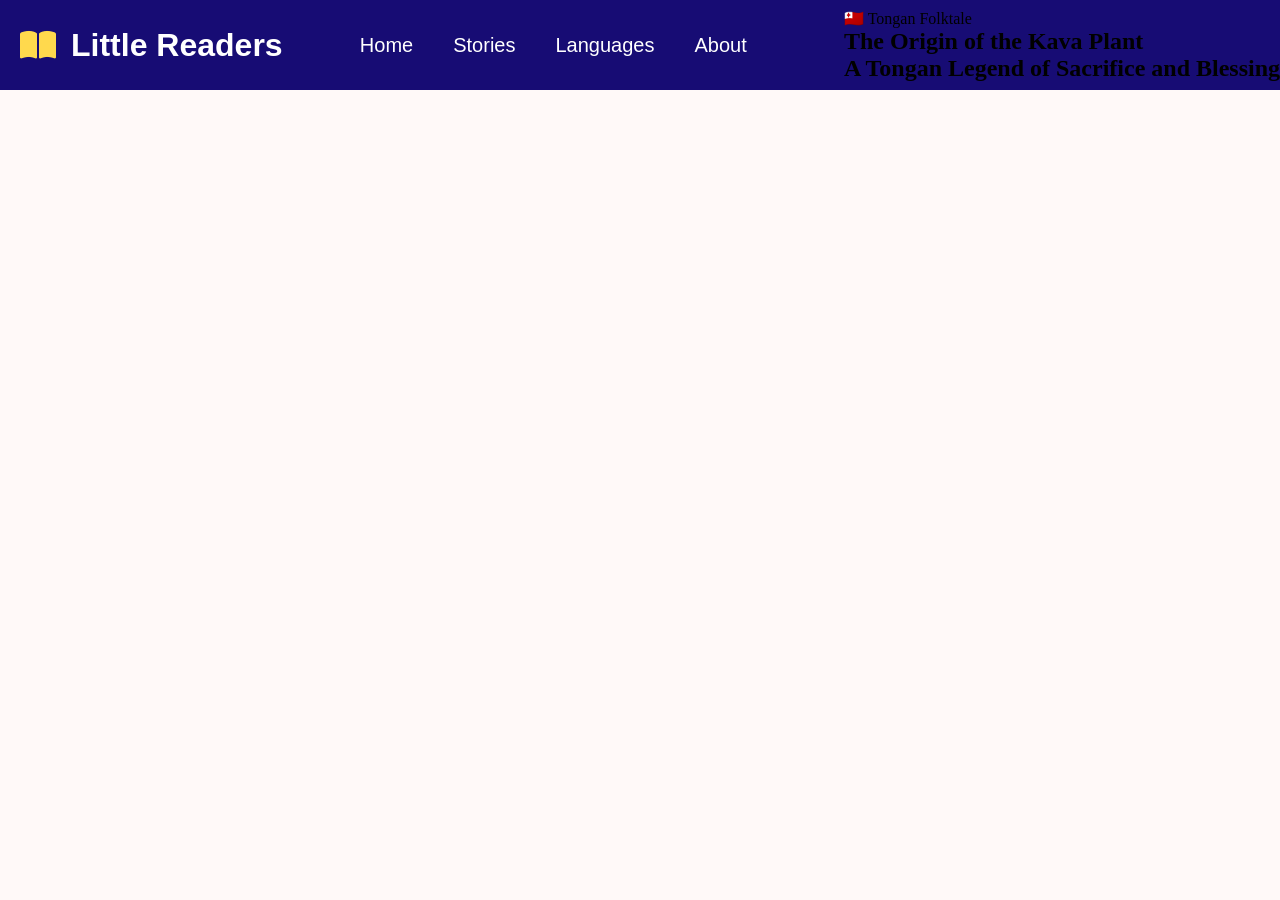
==== stories.html @ 79cd2436 "js for homepage" ====
<!DOCTYPE html>
<html lang="en">
<head>
    <meta charset="UTF-8">
    <meta name="viewport" content="width=device-width, initial-scale=1.0">
    <title>Document</title>
    <link rel="stylesheet" href="stories.css">
    <link rel="stylesheet" href="https://cdnjs.cloudflare.com/ajax/libs/font-awesome/6.5.2/css/all.min.css">
</head>
<body>
    <body>
        <div class="main">
        <div class="logo">
            <i class="fa-solid fa-book-open"></i>
            <h2>Little Readers</h2>
        </div>
        <div class="navbar">
            <a href="index.html">Home</a>
            <a href="stories.html">Stories</a>
            <a href="#">Languages</a>
            <a href="#">About</a>
        </div>

        <section class="story-intro">

        <p>🇹🇴 Tongan Folktale</p>

        <h1>The Origin of the Kava Plant</h1>

        <h2>A Tongan Legend of Sacrifice and Blessing</h2>

        </section>
    </body>
</body>
</html>
---- stories.css ----
@import url('https://fonts.googleapis.com/css2?family=ABeeZee:ital@0;1&display=swap');


*{
    padding: 0px;
    margin: 0;
    box-sizing: border-box;
}


body{
    background-color: #FFF9F8;
    overflow-x: hidden;
}

.main{
    width: 100%;
    height: 90px;
    background-color: #170c74;
    display: flex;
    justify-content: space-between;
    align-items: center;
    padding: 0%;
    position: fixed;
    top: 0%;
    z-index: 1000;
}


.logo{
    display: flex;
    align-items: center;
    gap: 15px;
    color: #FFFFFF;
    padding-left: 20px;
    font-family: 'Gill Sans', 'Gill Sans MT', Calibri, 'Trebuchet MS', sans-serif;
}
    

.logo i{
    font-size: 32px;
    color: #FFD94D;
}

.logo h2{
    font-size: 32px;
}

.navbar{
    display: flex;
    gap:40px;
    padding-right: 20px;
    font-family: 'Gill Sans', 'Gill Sans MT', Calibri, 'Trebuchet MS', sans-serif;
}

.navbar a {
    position: relative;
    display: inline-block;
    text-decoration: none;
    color: white;
    font-size: 20px;
    transition: color 0.3s ease;
}

.navbar a::after {
    content: "";
    position: absolute;
    left: 0;
    bottom: -4px;

    width: 100%;
    height: 2px;

    background-color: #FFD94D;
    border-radius: 10px;

    transform: scaleX(0);
    transform-origin: left;
    transition: transform 0.3s ease;
}

.navbar a:hover {
    color: #FFD94D;
}

.navbar a:hover::after {
    transform: scaleX(1);
}
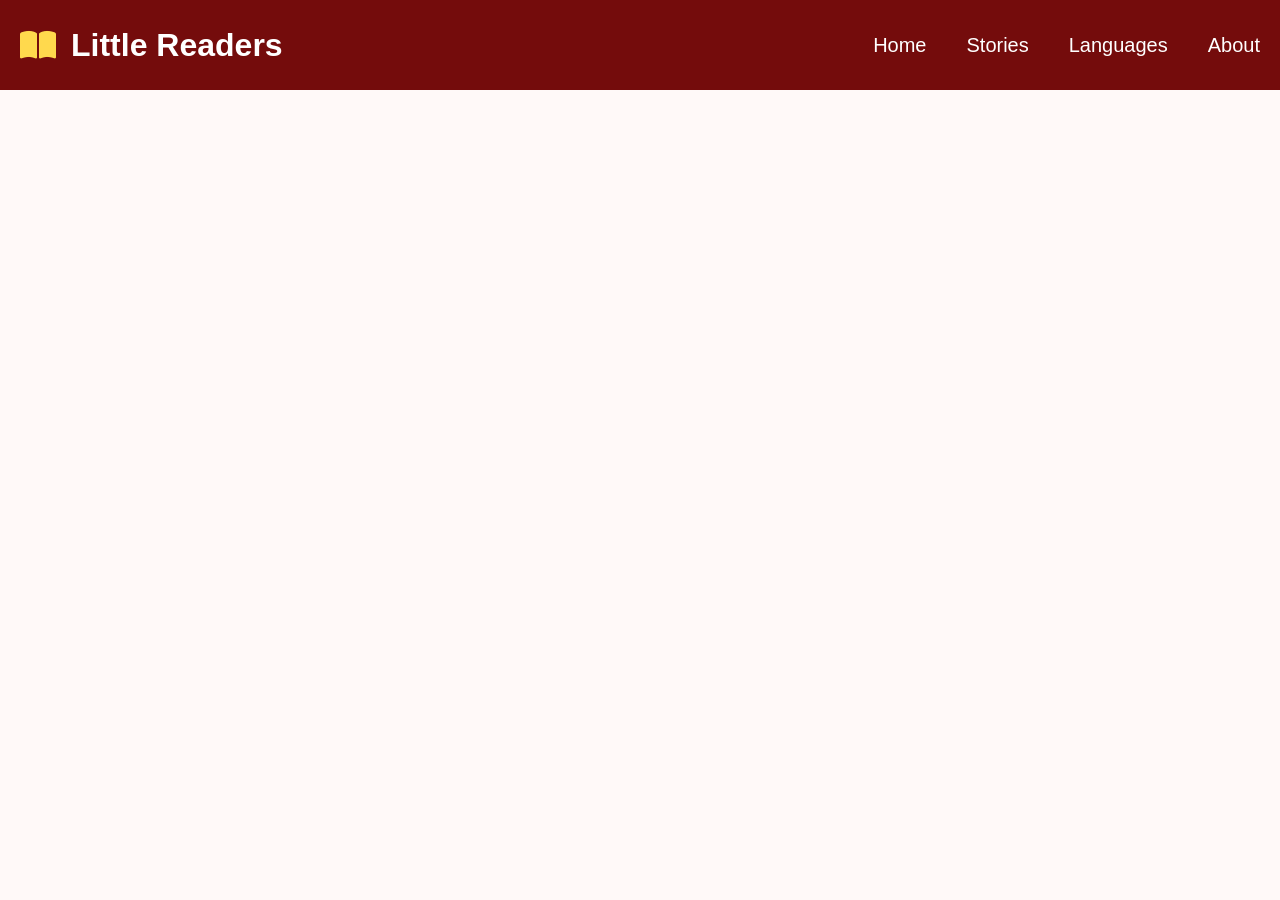
==== commit 555446ce: "Making final changes to my homepage" ====
--- a/stories.html
+++ b/stories.html
@@ -21,9 +21,11 @@
             <a href="#">About</a>
         </div>
 
+        </div>
+
         <section class="story-intro">
 
-        <p>🇹🇴 Tongan Folktale</p>
+        <p>Tongan Folktale</p>
 
         <h1>The Origin of the Kava Plant</h1>
 
--- a/stories.css
+++ b/stories.css
@@ -1,4 +1,3 @@
-
 @import url('https://fonts.googleapis.com/css2?family=ABeeZee:ital@0;1&display=swap');
 
 
@@ -17,7 +16,7 @@
 .main{
     width: 100%;
     height: 90px;
-    background-color: #170c74;
+    background-color: #740c0c;
     display: flex;
     justify-content: space-between;
     align-items: center;
@@ -72,7 +71,7 @@
     width: 100%;
     height: 2px;
 
-    background-color: #FFD94D;
+    background-color: #ff4d4d;
     border-radius: 10px;
 
     transform: scaleX(0);
@@ -81,9 +80,9 @@
 }
 
 .navbar a:hover {
-    color: #FFD94D;
+    color: #ff4d4d;
 }
 
 .navbar a:hover::after {
     transform: scaleX(1);
-}+}
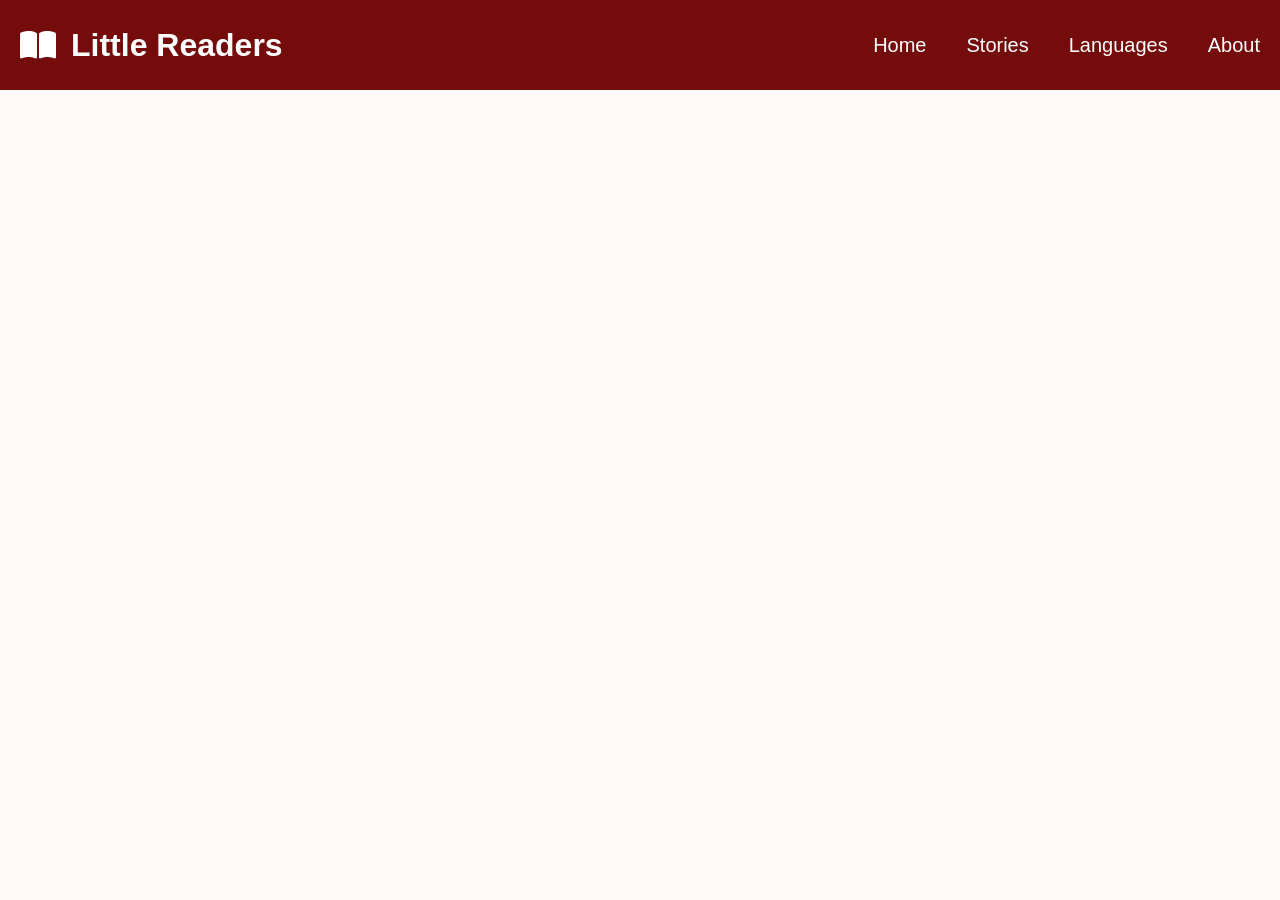
==== commit d8c28f74: "slight changes to my website" ====
--- a/stories.html
+++ b/stories.html
@@ -25,11 +25,7 @@
 
         <section class="story-intro">
 
-        <p>Tongan Folktale</p>
-
-        <h1>The Origin of the Kava Plant</h1>
-
-        <h2>A Tongan Legend of Sacrifice and Blessing</h2>
+            <h1></h1>
 
         </section>
     </body>
--- a/stories.css
+++ b/stories.css
@@ -39,7 +39,7 @@
 
 .logo i{
     font-size: 32px;
-    color: #FFD94D;
+    color: #ffffff;
 }
 
 .logo h2{
@@ -86,3 +86,5 @@
 .navbar a:hover::after {
     transform: scaleX(1);
 }
+
+
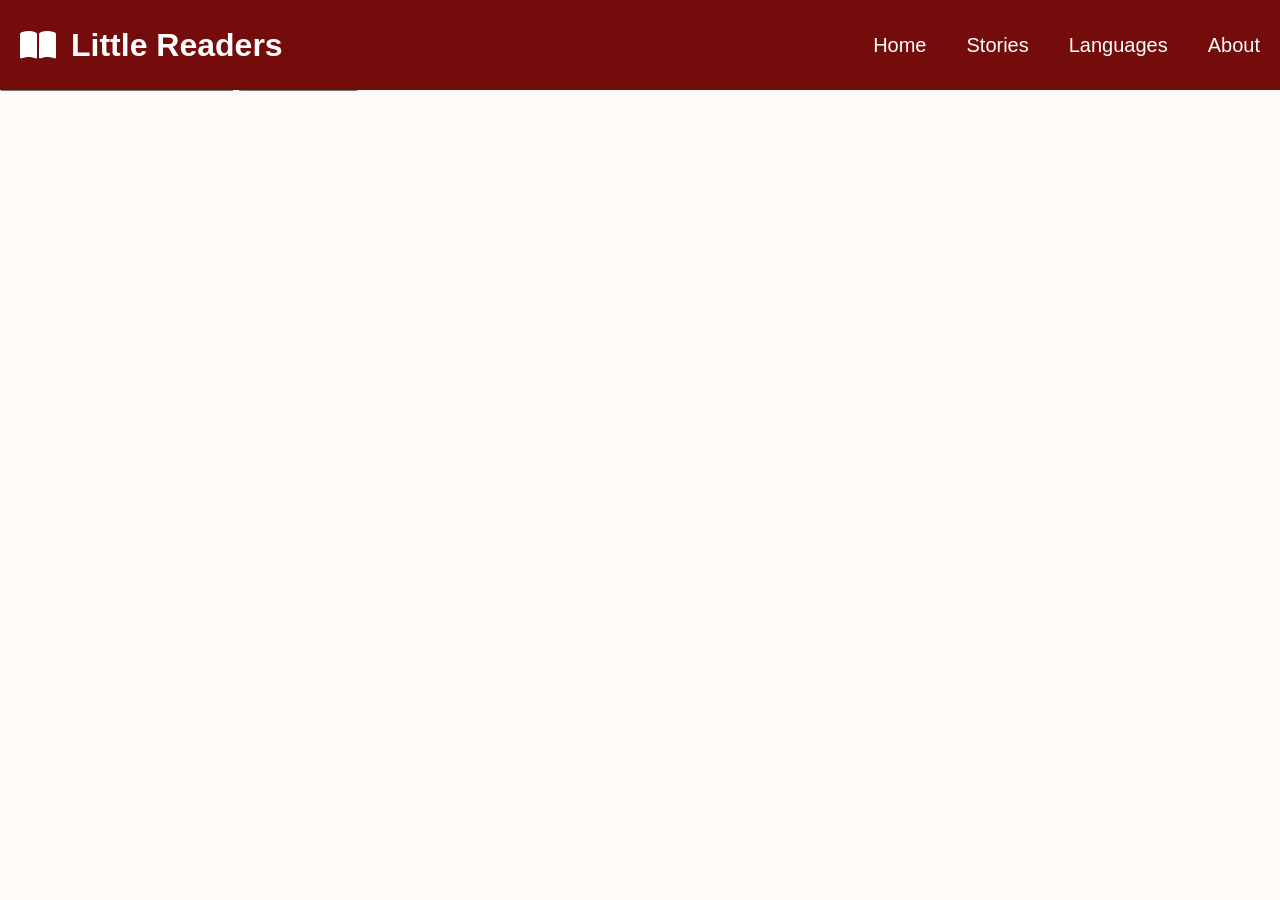
==== commit a6312476: "intro and controls" ====
--- a/stories.html
+++ b/stories.html
@@ -23,11 +23,28 @@
 
         </div>
 
-        <section class="story-intro">
+    <section class="story-intro">
+        <h1 id="storiesTitle">
+            Tongan Legends
+            <br>
+            <span>for Little Learners</span>
+        </h1>
+        <p id="storiesDescription">
+            Explore the myths and legends passed down through generations
+        </p>
 
-            <h1></h1>
+        <div class="story-controls">
+            <select id="storyPicker" class="story-picker">
+                <option value="maui">Maui Fishes Up Tonga</option>
+                <option value="coconut">The Origin of the Coconut Tree</option>
+                <option value="tangaloa">Tangaloa and the Creation of Tonga</option>
+            </select>
 
-        </section>
+            <button id="translateBtn" class="translate-btn">
+                Translate to Tongan
+            </button>
+        </div>
+    </section>
     </body>
 </body>
 </html>
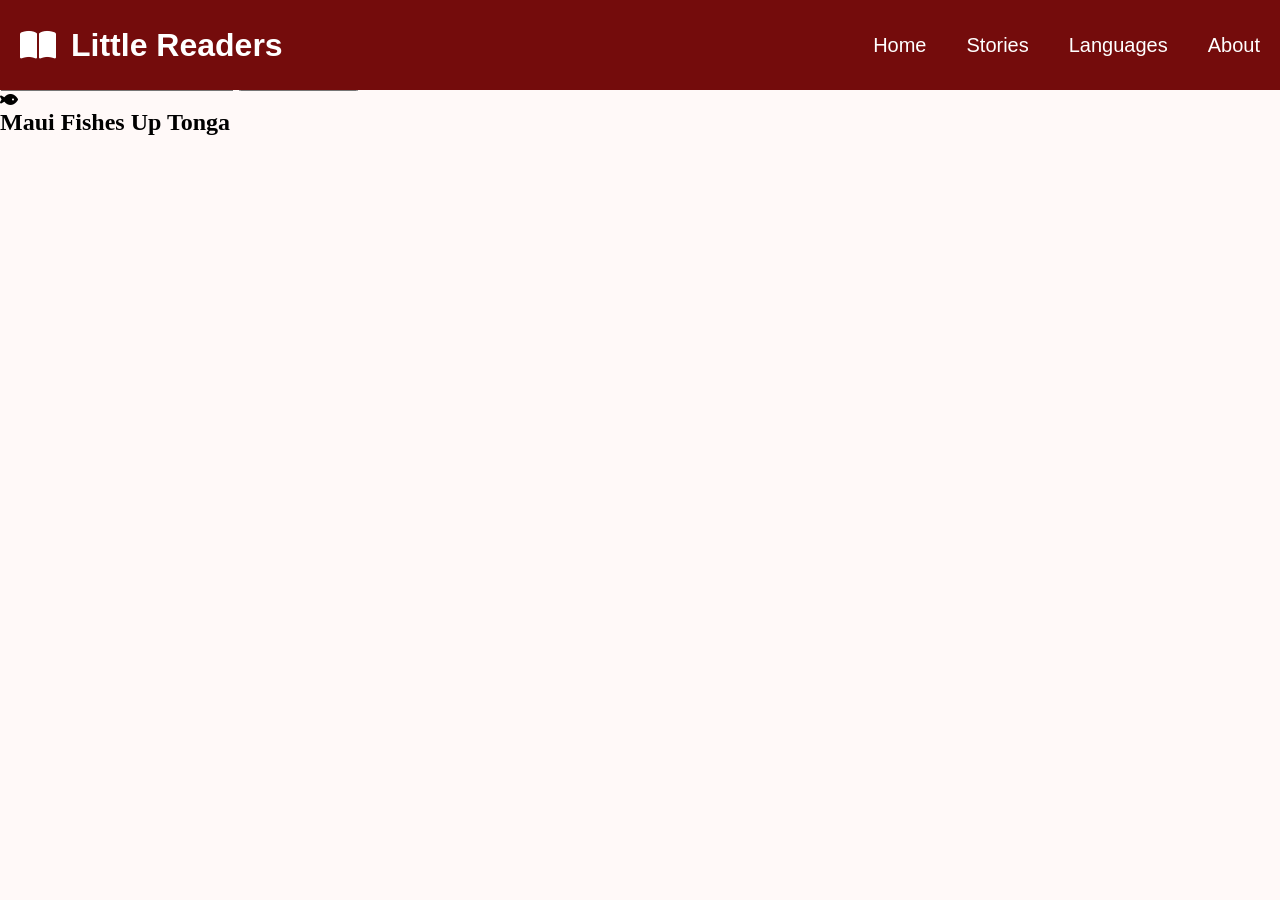
==== commit c49fe363: "creating story display area and connecting to js" ====
--- a/stories.html
+++ b/stories.html
@@ -43,6 +43,19 @@
             <button id="translateBtn" class="translate-btn">
                 Translate to Tongan
             </button>
+
+            <section class="story-display">
+                <div class="story-card">
+                <div class="story-card-icon">
+                    <i id="storyIcon" class="fa-solid fa-fish"></i>
+                </div>
+                    <h2 id="storyTitle">Maui Fishes Up Tonga</h2>
+                    <p id="storyText"></p>
+
+            </section>
+
+            <script src="stories.js"></script>
+            </div>
         </div>
     </section>
     </body>
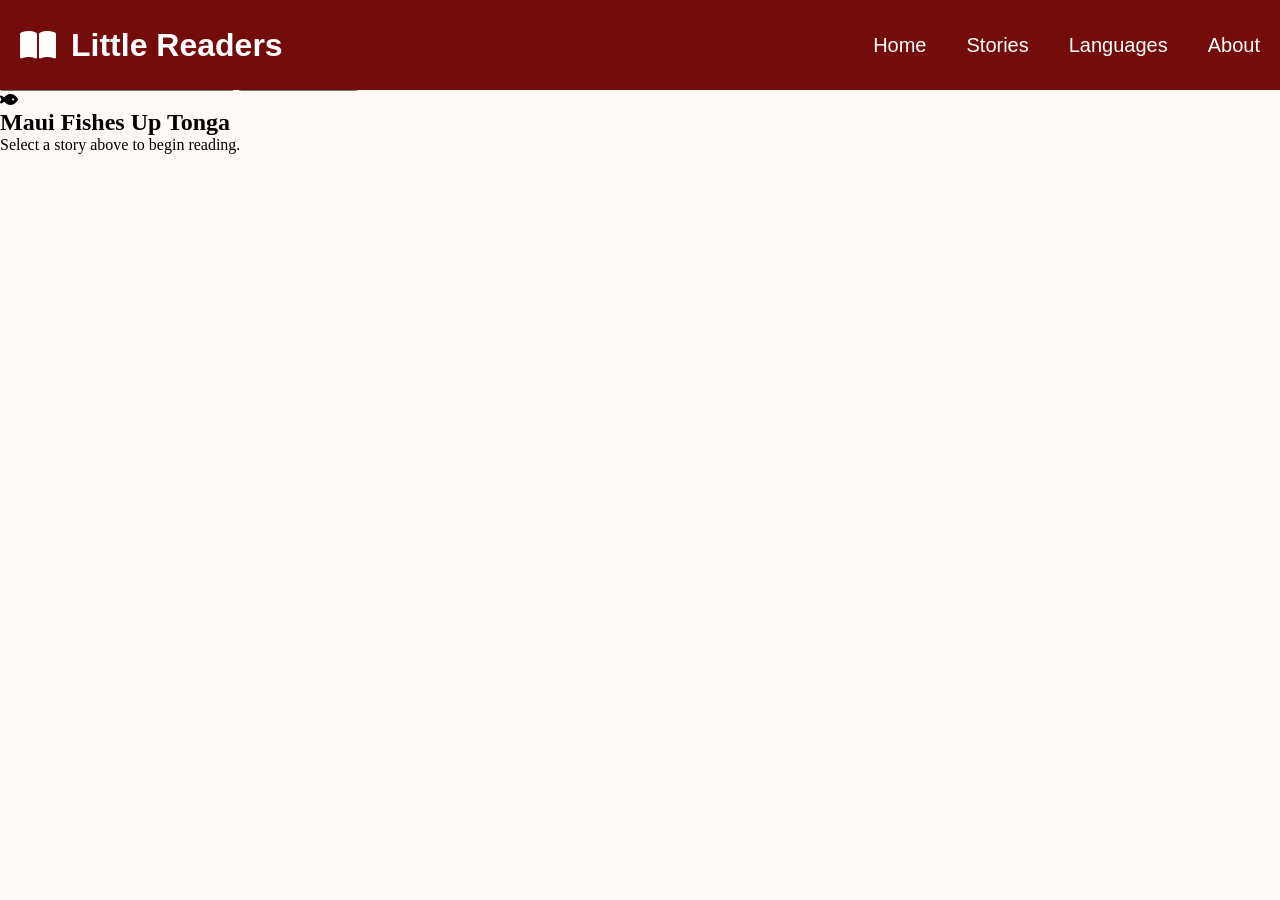
==== commit 08f93766: "changes to my stories.html" ====
--- a/stories.html
+++ b/stories.html
@@ -1,19 +1,27 @@
 <!DOCTYPE html>
 <html lang="en">
+
 <head>
     <meta charset="UTF-8">
     <meta name="viewport" content="width=device-width, initial-scale=1.0">
-    <title>Document</title>
+
+    <title>Little Readers - Stories</title>
+
     <link rel="stylesheet" href="stories.css">
+
     <link rel="stylesheet" href="https://cdnjs.cloudflare.com/ajax/libs/font-awesome/6.5.2/css/all.min.css">
 </head>
+
 <body>
-    <body>
-        <div class="main">
+
+
+    <div class="main">
+
         <div class="logo">
             <i class="fa-solid fa-book-open"></i>
             <h2>Little Readers</h2>
         </div>
+
         <div class="navbar">
             <a href="index.html">Home</a>
             <a href="stories.html">Stories</a>
@@ -21,43 +29,66 @@
             <a href="#">About</a>
         </div>
 
-        </div>
+    </div>
+
 
     <section class="story-intro">
+
         <h1 id="storiesTitle">
             Tongan Legends
             <br>
             <span>for Little Learners</span>
         </h1>
+
         <p id="storiesDescription">
             Explore the myths and legends passed down through generations
         </p>
 
+
+
         <div class="story-controls">
+
+
             <select id="storyPicker" class="story-picker">
                 <option value="maui">Maui Fishes Up Tonga</option>
                 <option value="coconut">The Origin of the Coconut Tree</option>
                 <option value="tangaloa">Tangaloa and the Creation of Tonga</option>
             </select>
 
+
             <button id="translateBtn" class="translate-btn">
                 Translate to Tongan
             </button>
 
-            <section class="story-display">
-                <div class="story-card">
+        </div>
+
+
+
+        <section class="story-display">
+
+            <div class="story-card">
+
                 <div class="story-card-icon">
                     <i id="storyIcon" class="fa-solid fa-fish"></i>
                 </div>
-                    <h2 id="storyTitle">Maui Fishes Up Tonga</h2>
-                    <p id="storyText"></p>
 
-            </section>
+                <h2 id="storyTitle">
+                    Maui Fishes Up Tonga
+                </h2>
 
-            <script src="stories.js"></script>
+                <p id="storyText">
+                    Select a story above to begin reading.
+                </p>
+
             </div>
-        </div>
+
+        </section>
+
     </section>
-    </body>
+
+
+    <script src="stories.js"></script>
+
 </body>
+
 </html>
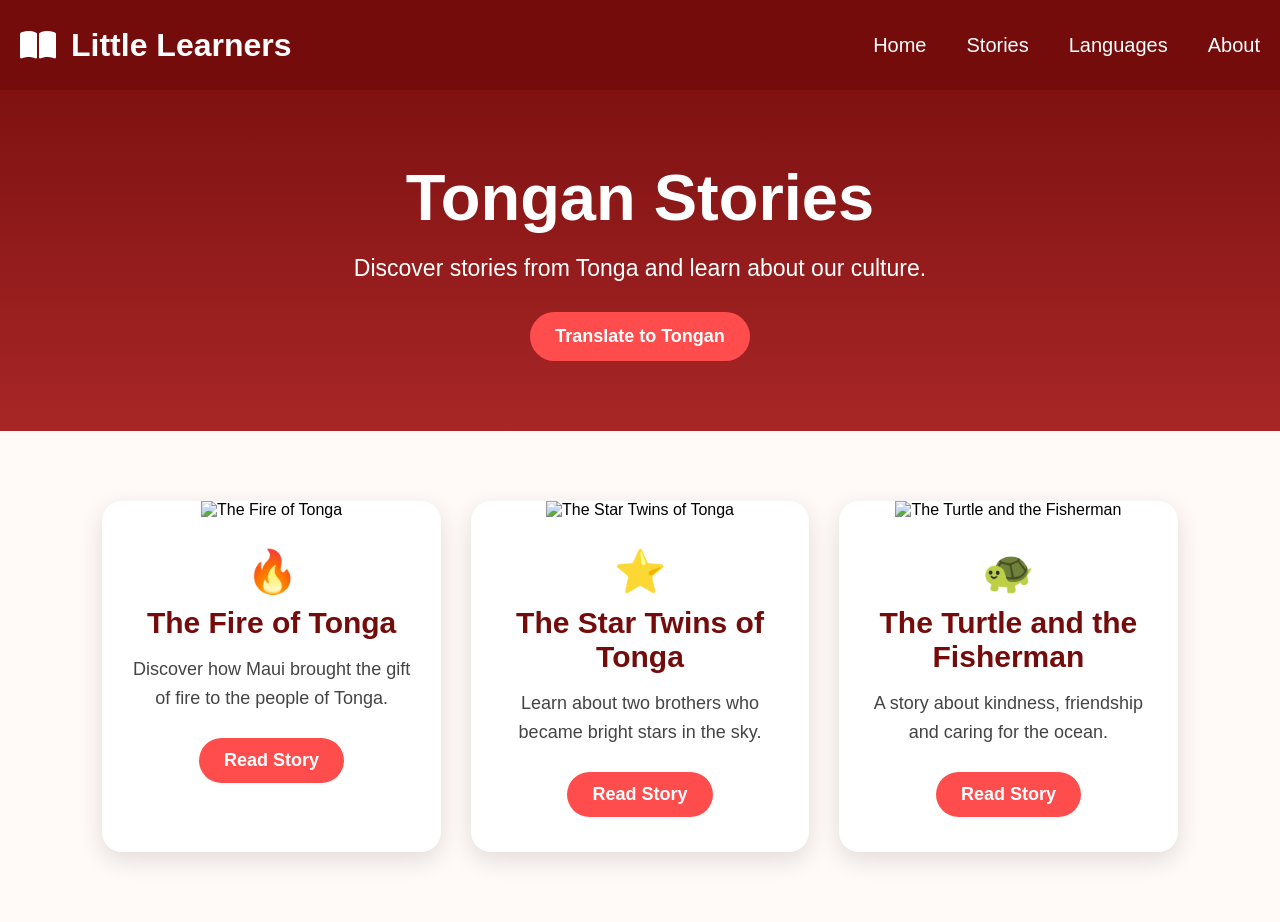
==== commit c714ae19: "finished my html for story selection" ====
--- a/stories.html
+++ b/stories.html
@@ -5,11 +5,12 @@
     <meta charset="UTF-8">
     <meta name="viewport" content="width=device-width, initial-scale=1.0">
 
-    <title>Little Readers - Stories</title>
+    <title>Tongan Stories | Little Learners</title>
 
     <link rel="stylesheet" href="stories.css">
 
-    <link rel="stylesheet" href="https://cdnjs.cloudflare.com/ajax/libs/font-awesome/6.5.2/css/all.min.css">
+    <link rel="stylesheet"
+        href="https://cdnjs.cloudflare.com/ajax/libs/font-awesome/6.5.2/css/all.min.css">
 </head>
 
 <body>
@@ -19,7 +20,7 @@
 
         <div class="logo">
             <i class="fa-solid fa-book-open"></i>
-            <h2>Little Readers</h2>
+            <h2>Little Learners</h2>
         </div>
 
         <div class="navbar">
@@ -32,57 +33,114 @@
     </div>
 
 
-    <section class="story-intro">
+
+    <section class="stories-hero">
 
         <h1 id="storiesTitle">
-            Tongan Legends
-            <br>
-            <span>for Little Learners</span>
+            Tongan Stories
         </h1>
 
         <p id="storiesDescription">
-            Explore the myths and legends passed down through generations
+            Discover stories from Tonga and learn about our culture.
         </p>
 
+        <button id="translateBtn" class="translate-btn">
+            Translate to Tongan
+        </button>
+
+    </section>
 
 
-        <div class="story-controls">
+    <section class="story-container">
 
 
-            <select id="storyPicker" class="story-picker">
-                <option value="maui">Maui Fishes Up Tonga</option>
-                <option value="coconut">The Origin of the Coconut Tree</option>
-                <option value="tangaloa">Tangaloa and the Creation of Tonga</option>
-            </select>
+        <div class="story-card">
 
+            <img src="photos/fire-tonga.png"
+                 alt="The Fire of Tonga">
 
-            <button id="translateBtn" class="translate-btn">
-                Translate to Tongan
-            </button>
+            <div class="story-card-content">
+
+                <div class="story-icon">
+                    🔥
+                </div>
+
+                <h2 id="story1Title">
+                    The Fire of Tonga
+                </h2>
+
+                <p id="story1Description">
+                    Discover how Maui brought the gift of fire
+                    to the people of Tonga.
+                </p>
+
+                <a href="story1.html" class="read-btn" id="story1Button">
+                    Read Story
+                </a>
+
+            </div>
 
         </div>
 
 
 
-        <section class="story-display">
+        <div class="story-card">
 
-            <div class="story-card">
+            <img src="photos/star-twins.png"
+                 alt="The Star Twins of Tonga">
 
-                <div class="story-card-icon">
-                    <i id="storyIcon" class="fa-solid fa-fish"></i>
+            <div class="story-card-content">
+
+                <div class="story-icon">
+                    ⭐
                 </div>
 
-                <h2 id="storyTitle">
-                    Maui Fishes Up Tonga
+                <h2 id="story2Title">
+                    The Star Twins of Tonga
                 </h2>
 
-                <p id="storyText">
-                    Select a story above to begin reading.
+                <p id="story2Description">
+                    Learn about two brothers who became
+                    bright stars in the sky.
                 </p>
+
+                <a href="story2.html" class="read-btn" id="story2Button">
+                    Read Story
+                </a>
 
             </div>
 
-        </section>
+        </div>
+
+
+
+        <div class="story-card">
+
+            <img src="photos/turtle-fisherman.png"
+                 alt="The Turtle and the Fisherman">
+
+            <div class="story-card-content">
+
+                <div class="story-icon">
+                    🐢
+                </div>
+
+                <h2 id="story3Title">
+                    The Turtle and the Fisherman
+                </h2>
+
+                <p id="story3Description">
+                    A story about kindness, friendship
+                    and caring for the ocean.
+                </p>
+
+                <a href="story3.html" class="read-btn" id="story3Button">
+                    Read Story
+                </a>
+
+            </div>
+
+        </div>
 
     </section>
 
@@ -90,5 +148,4 @@
     <script src="stories.js"></script>
 
 </body>
-
 </html>
--- a/stories.css
+++ b/stories.css
@@ -1,90 +1,367 @@
 @import url('https://fonts.googleapis.com/css2?family=ABeeZee:ital@0;1&display=swap');
 
 
-*{
-    padding: 0px;
+* {
+    padding: 0;
     margin: 0;
     box-sizing: border-box;
 }
 
 
-body{
+body {
     background-color: #FFF9F8;
     overflow-x: hidden;
-}
-
-.main{
+
+    font-family: 'Gill Sans',
+                 'Gill Sans MT',
+                 Calibri,
+                 sans-serif;
+}
+
+
+
+
+.main {
     width: 100%;
     height: 90px;
+
     background-color: #740c0c;
+
     display: flex;
     justify-content: space-between;
     align-items: center;
-    padding: 0%;
+
     position: fixed;
-    top: 0%;
+    top: 0;
+
     z-index: 1000;
 }
 
 
-.logo{
+.logo {
     display: flex;
     align-items: center;
+
     gap: 15px;
-    color: #FFFFFF;
+
+    color: white;
+
     padding-left: 20px;
-    font-family: 'Gill Sans', 'Gill Sans MT', Calibri, 'Trebuchet MS', sans-serif;
-}
-    
-
-.logo i{
+}
+
+
+.logo i {
     font-size: 32px;
-    color: #ffffff;
-}
-
-.logo h2{
+}
+
+
+.logo h2 {
     font-size: 32px;
 }
 
-.navbar{
+
+.navbar {
     display: flex;
-    gap:40px;
+
+    gap: 40px;
+
     padding-right: 20px;
-    font-family: 'Gill Sans', 'Gill Sans MT', Calibri, 'Trebuchet MS', sans-serif;
-}
+}
+
 
 .navbar a {
     position: relative;
-    display: inline-block;
+
     text-decoration: none;
-    color: white;
+
+    color: white;
+
     font-size: 20px;
-    transition: color 0.3s ease;
-}
+
+    transition: 0.3s;
+}
+
 
 .navbar a::after {
+
     content: "";
+
     position: absolute;
+
     left: 0;
+
     bottom: -4px;
 
     width: 100%;
+
     height: 2px;
 
     background-color: #ff4d4d;
-    border-radius: 10px;
 
     transform: scaleX(0);
+
     transform-origin: left;
-    transition: transform 0.3s ease;
-}
+
+    transition: 0.3s;
+
+}
+
 
 .navbar a:hover {
     color: #ff4d4d;
 }
 
+
 .navbar a:hover::after {
     transform: scaleX(1);
 }
 
 
+.stories-hero {
+
+    background: linear-gradient(
+        #740c0c,
+        #a82626
+    );
+
+    color: white;
+
+    text-align: center;
+
+    padding: 160px 20px 70px;
+}
+
+
+.stories-hero h1 {
+
+    font-size: 65px;
+
+    margin-bottom: 20px;
+}
+
+
+.stories-hero p {
+
+    font-size: 23px;
+
+    margin-bottom: 30px;
+}
+
+
+
+
+.translate-btn {
+
+    background-color: #ff4d4d;
+
+    color: white;
+
+    border: none;
+
+    padding: 14px 25px;
+
+    border-radius: 30px;
+
+    font-size: 18px;
+
+    font-weight: bold;
+
+    cursor: pointer;
+
+    transition: 0.3s;
+}
+
+
+.translate-btn:hover {
+
+    background-color: #ff534d;
+
+    transform: translateY(-4px);
+
+    box-shadow:
+        0 10px 20px
+        rgba(0,0,0,0.25);
+}
+
+
+
+
+.story-container {
+
+    display: grid;
+
+    grid-template-columns:
+        repeat(3, 1fr);
+
+    gap: 30px;
+
+    padding: 70px 8%;
+
+    max-width: 1400px;
+
+    margin: auto;
+}
+
+
+.story-card {
+
+    background-color: white;
+
+    border-radius: 20px;
+
+    overflow: hidden;
+
+    text-align: center;
+
+    box-shadow:
+        0 8px 25px
+        rgba(0,0,0,0.12);
+
+    transition: 0.3s;
+}
+
+
+.story-card:hover {
+
+    transform: translateY(-8px);
+
+    box-shadow:
+        0 15px 30px
+        rgba(0,0,0,0.18);
+}
+
+
+.story-card img {
+
+    width: 100%;
+
+    height: 230px;
+
+    object-fit: cover;
+}
+
+
+.story-card-content {
+
+    padding: 28px 25px 35px;
+}
+
+
+.story-icon {
+
+    font-size: 42px;
+}
+
+
+.story-card h2 {
+
+    color: #740c0c;
+
+    font-size: 30px;
+
+    margin: 10px 0 15px;
+}
+
+
+.story-card p {
+
+    color: #444;
+
+    font-size: 18px;
+
+    line-height: 1.6;
+
+    margin-bottom: 25px;
+}
+
+
+
+
+.read-btn {
+
+    display: inline-block;
+
+    background-color: #ff4d4d;
+
+    color: white;
+
+    text-decoration: none;
+
+    padding: 12px 25px;
+
+    border-radius: 30px;
+
+    font-size: 18px;
+
+    font-weight: bold;
+
+    transition: 0.3s;
+}
+
+
+.read-btn:hover {
+
+    background-color: #740c0c;
+
+    transform: translateY(-3px);
+}
+
+
+
+
+@media (max-width: 900px) {
+
+    .story-container {
+
+        grid-template-columns: 1fr;
+    }
+
+}
+
+
+@media (max-width: 650px) {
+
+    .main {
+
+        height: auto;
+
+        padding: 15px 10px;
+
+        flex-direction: column;
+
+        gap: 10px;
+    }
+
+
+    .logo {
+
+        padding-left: 0;
+    }
+
+
+    .logo h2 {
+
+        font-size: 25px;
+    }
+
+
+    .navbar {
+
+        gap: 18px;
+
+        padding-right: 0;
+    }
+
+
+    .navbar a {
+
+        font-size: 16px;
+    }
+
+
+    .stories-hero h1 {
+
+        font-size: 45px;
+    }
+
+}
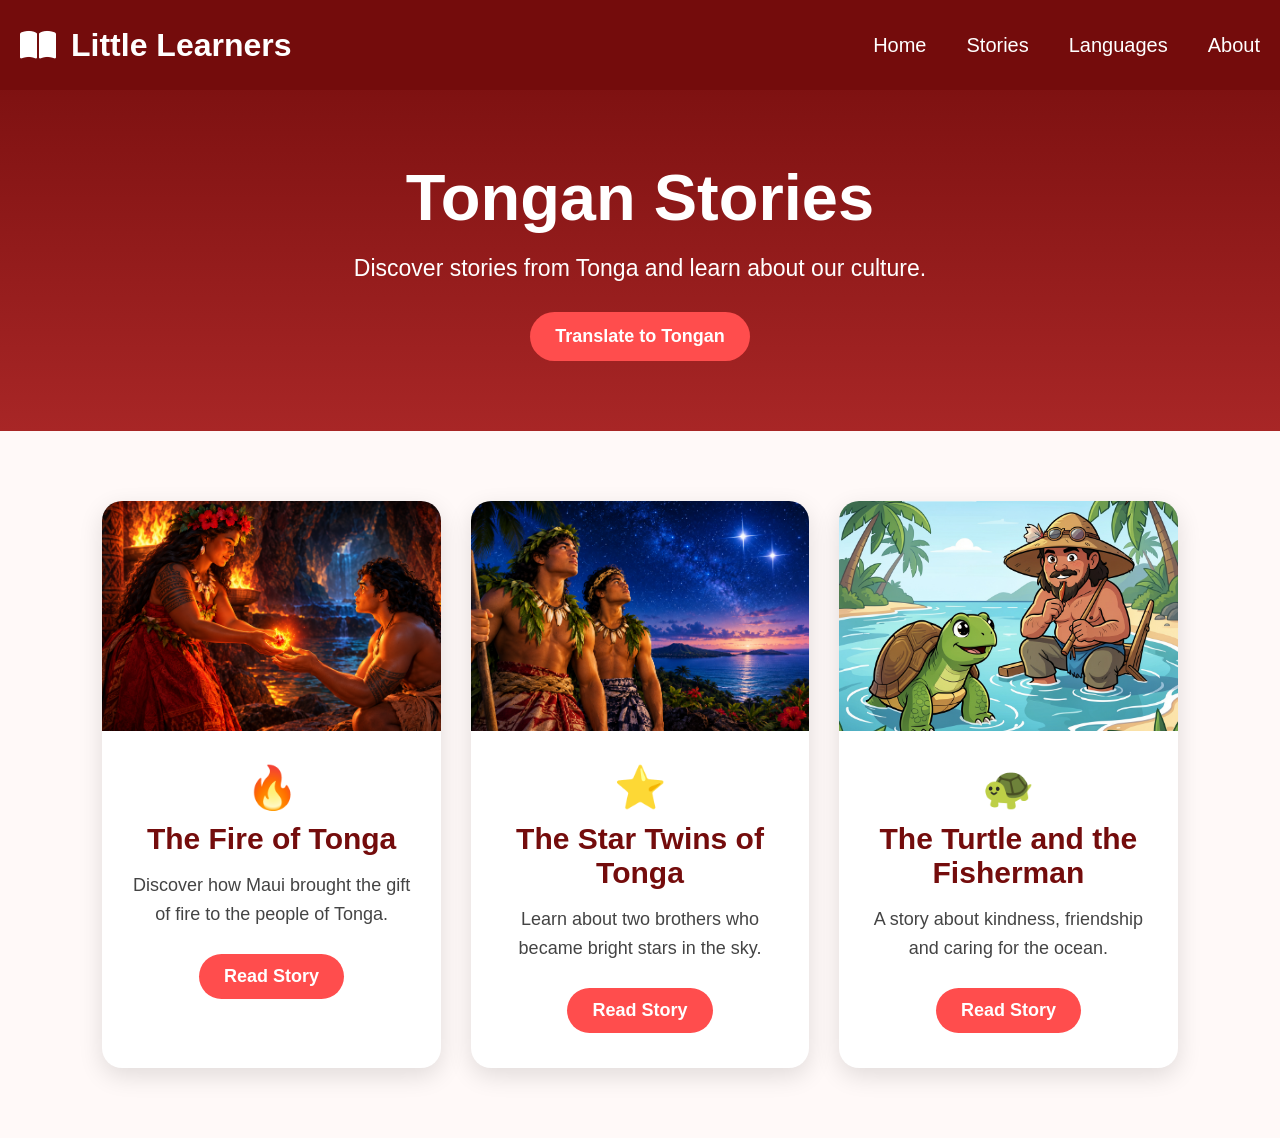
==== commit 5d77874b: "starting my story pages" ====
--- a/stories.html
+++ b/stories.html
@@ -56,37 +56,37 @@
 
         <div class="story-card">
 
-            <img src="photos/fire-tonga.png"
-                 alt="The Fire of Tonga">
+    <img src="/photos/ChatGPT Image Sep 9, 2026, 09_29_42 AM.png"
+         alt="The Fire of Tonga">
 
-            <div class="story-card-content">
+    <div class="story-card-content">
 
-                <div class="story-icon">
-                    🔥
-                </div>
+        <div class="story-icon">
+            🔥
+        </div>
 
-                <h2 id="story1Title">
-                    The Fire of Tonga
-                </h2>
+        <h2 id="story1Title">
+            The Fire of Tonga
+        </h2>
 
-                <p id="story1Description">
-                    Discover how Maui brought the gift of fire
-                    to the people of Tonga.
-                </p>
+        <p id="story1Description">
+            Discover how Maui brought the gift of fire
+            to the people of Tonga.
+        </p>
 
-                <a href="story1.html" class="read-btn" id="story1Button">
-                    Read Story
-                </a>
+        <a href="story1.html" class="read-btn" id="story1Button">
+            Read Story
+        </a>
 
-            </div>
+    </div>
 
-        </div>
+</div>
 
 
 
         <div class="story-card">
 
-            <img src="photos/star-twins.png"
+            <img src="/photos/ChatGPT Image Sep 9, 2026, 09_29_30 AM.png"
                  alt="The Star Twins of Tonga">
 
             <div class="story-card-content">
@@ -116,7 +116,7 @@
 
         <div class="story-card">
 
-            <img src="photos/turtle-fisherman.png"
+            <img src="/photos/pixlr-image-6aa081cf82e341d68faa0e74.png"
                  alt="The Turtle and the Fisherman">
 
             <div class="story-card-content">
